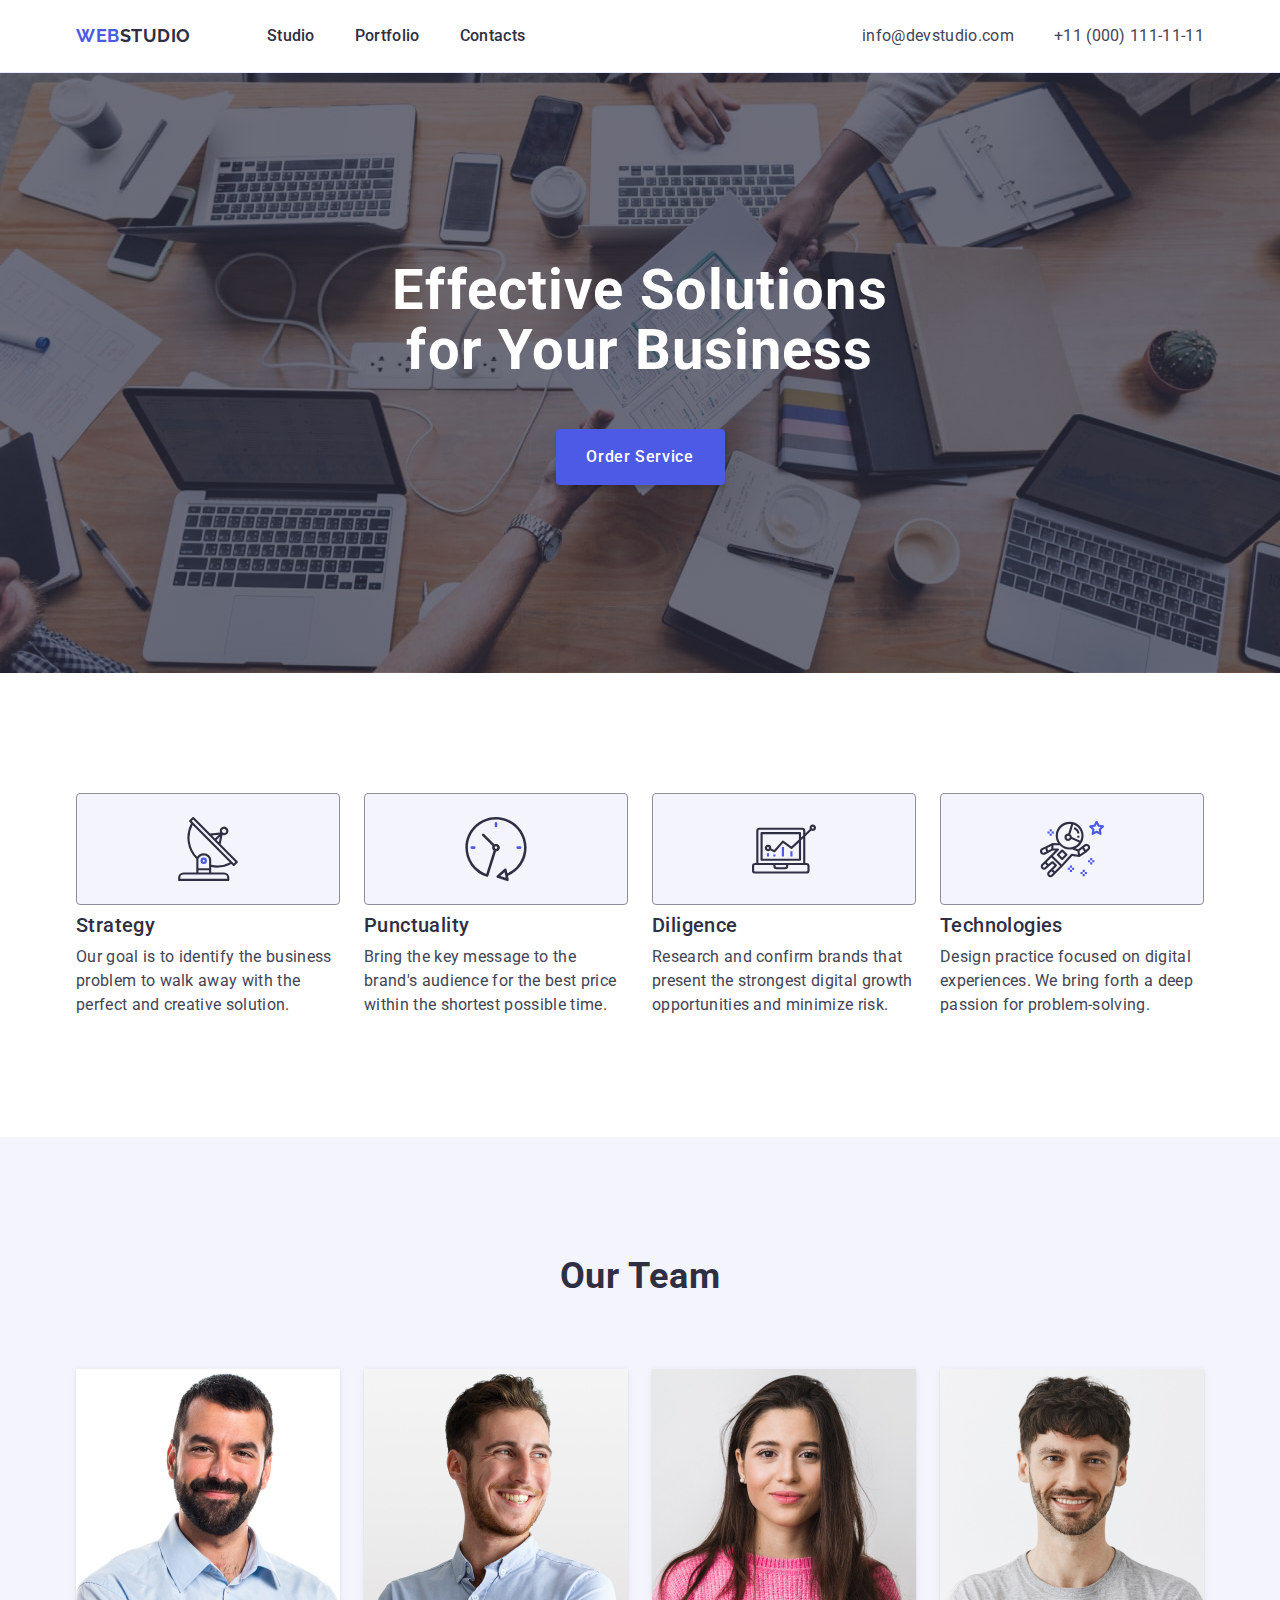
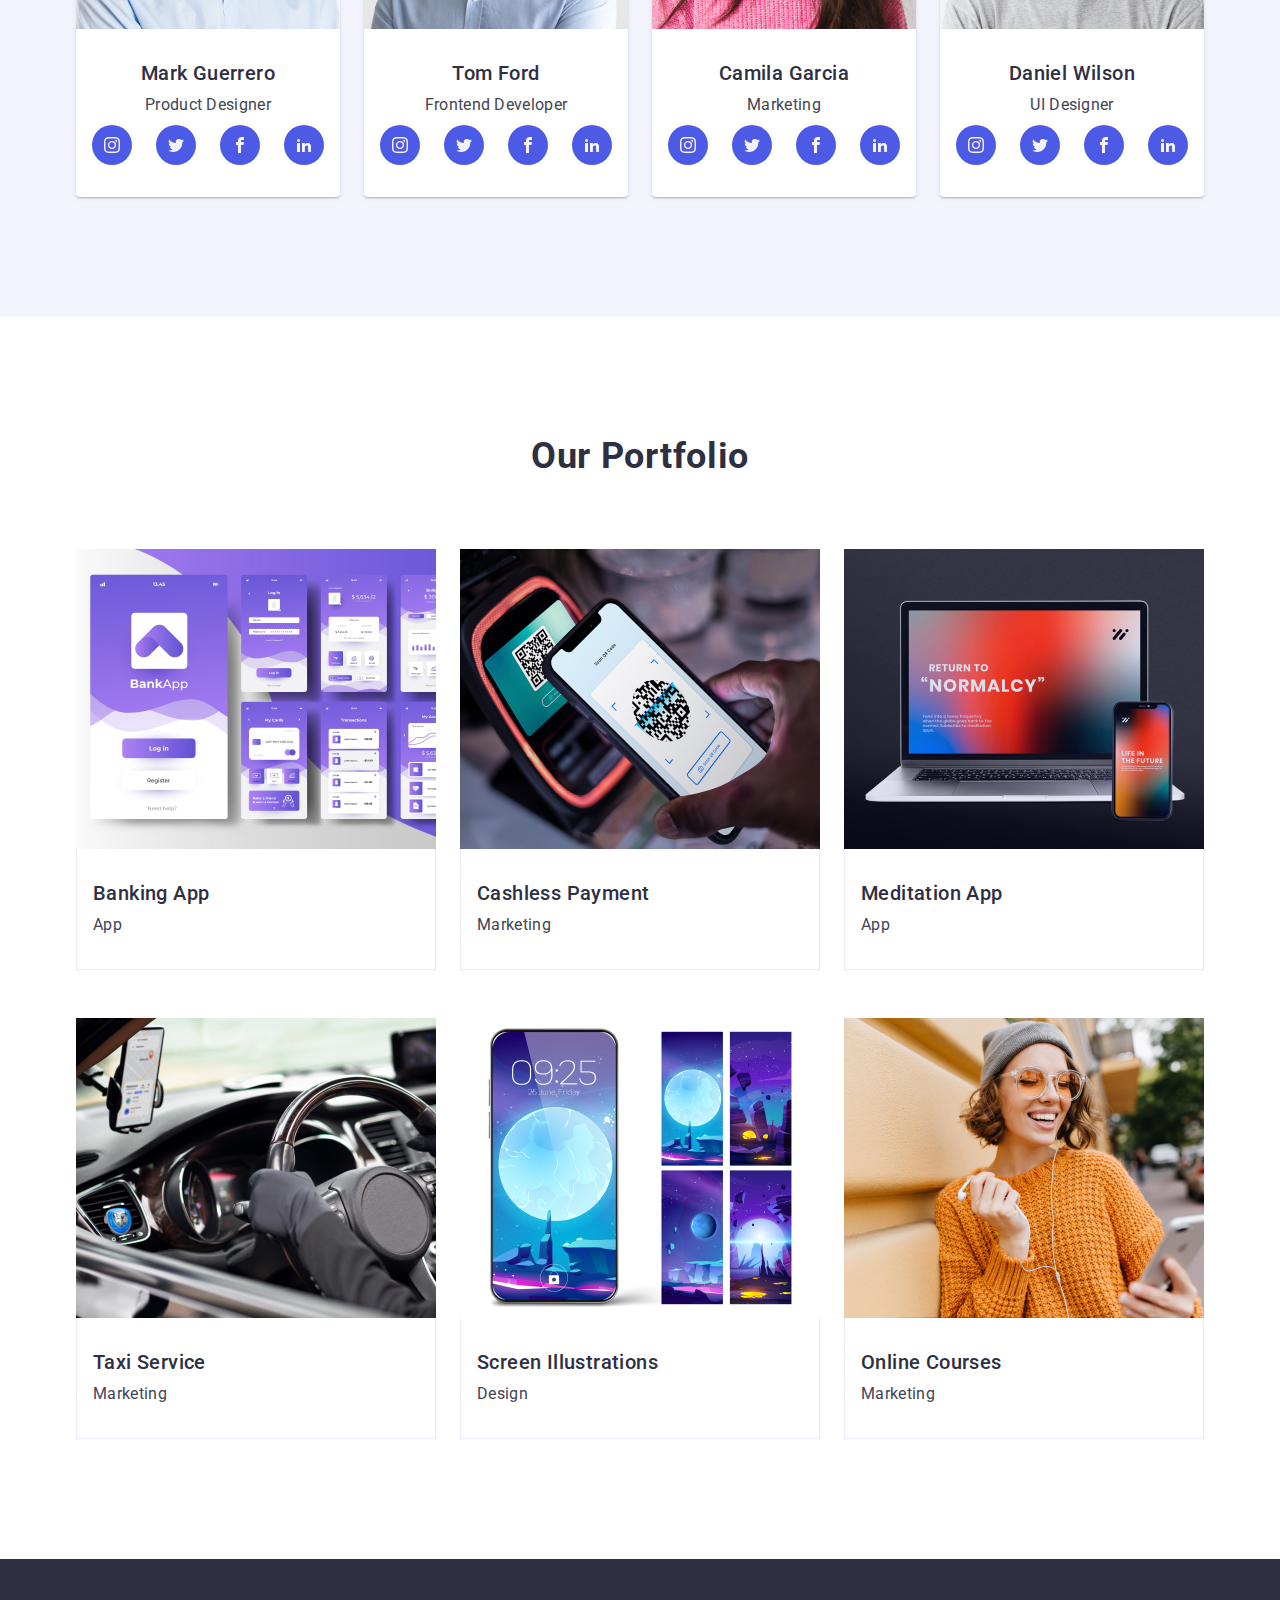
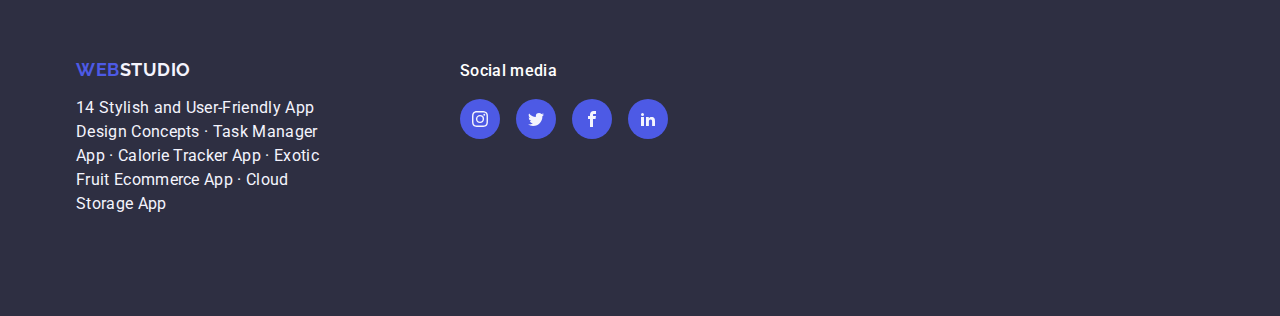
==== index.html @ f44b5e5c "hw4 icons corrected" ====
<!DOCTYPE html>
<html lang="en">
  <head>
    <meta charset="UTF-8" />
    <meta name="viewport" content="width=device-width, initial-scale=1.0" />
    <title>Document</title>

    <link
      rel="stylesheet"
      href="https://cdnjs.cloudflare.com/ajax/libs/modern-normalize/2.0.0/modern-normalize.min.css"
    />
    <link
      rel="stylesheet"
      href="https://cdn.jsdelivr.net/npm/modern-normalize@2.0.0/modern-normalize.min.css"
    />
    <link rel="stylesheet" href="./css/styles.css" />
    <link rel="preconnect" href="https://fonts.googleapis.com" />
    <link rel="preconnect" href="https://fonts.gstatic.com" crossorigin />
    <link
      href="https://fonts.googleapis.com/css2?family=Montserrat:wght@400;600;700&family=Raleway:wght@700&family=Roboto:wght@400;500;700&display=swap"
      rel="stylesheet"
    />
  </head>
  <body>
    <svg
      aria-hidden="true"
      style="position: absolute; width: 0; height: 0; overflow: hidden"
      xmlns="http://www.w3.org/2000/svg"
    >
      <use href="./images/icons.svg#antenna-1"></use>
      <use href="./images/icons.svg#astronaut-1"></use>
      <use href="./images/icons.svg#clock-1"></use>
      <use href="./images/icons.svg#diagram-1"></use>
      <use href="./images/icons.svg#facebook"></use>
      <use href="./images/icons.svg#instagram"></use>
      <use href="./images/icons.svg#linkedin2"></use>
      <use href="./images/icons.svg#twitter"></use>
    </svg>
    <header class="header">
      <div class="nav-menu container">
        <nav class="navigation">
          <a class="logo" href="./index.html"
            >Web<span class="logo-grey">Studio</span></a
          >
          <ul class="menu-main">
            <li><a class="menu studio" href="./index.html">Studio</a></li>
            <li><a class="menu portfolio-menu" href="">Portfolio</a></li>
            <li><a class="menu contacts" href="">Contacts</a></li>
          </ul>
        </nav>

        <address class="address">
          <ul class="address-list">
            <li>
              <a class="address-details" href="mailto:info@devstudio.com"
                >info@devstudio.com</a
              >
            </li>
            <li>
              <a class="address-details" href="tel:+110001111111"
                >+11 (000) 111-11-11</a
              >
            </li>
          </ul>
        </address>
      </div>
    </header>

    <main>
      <!--section 1-->

      <section class="section main-first">
        <div class="container div-one">
          <h1 class="main-first-title">
            Effective Solutions for Your Business
          </h1>
          <button class="button" name="submit_button" type="button">
            Order Service
          </button>
        </div>
      </section>

      <!--section 2-->

      <section class="advantages-section section">
        <div class="container">
          <h2 class="visually-hidden">Our Advantages</h2>
          <ul class="advantages">
            <li class="advantages-list-item">
              <div class="icon-list">
                <svg class="icon" width="64" height="64">
                  <use href="./images/icons.svg#antenna-1"></use>
                </svg>
              </div>
              <h3 class="advantages-list">Strategy</h3>
              <p class="advantages-text">
                Our goal is to identify the business problem to walk away with
                the perfect and creative solution.
              </p>
            </li>
            <li class="advantages-list-item">
              <div class="icon-list">
                <svg class="icon" width="64" height="64">
                  <use href="./images/icons.svg#clock-1"></use>
                </svg>
              </div>
              <h3 class="advantages-list">Punctuality</h3>
              <p class="advantages-text">
                Bring the key message to the brand's audience for the best price
                within the shortest possible time.
              </p>
            </li>
            <li class="advantages-list-item">
              <div class="icon-list">
                <svg class="icon" width="64" height="64">
                  <use href="./images/icons.svg#diagram-1"></use>
                </svg>
              </div>
              <h3 class="advantages-list">Diligence</h3>
              <p class="advantages-text">
                Research and confirm brands that present the strongest digital
                growth opportunities and minimize risk.
              </p>
            </li>
            <li class="advantages-list-item">
              <div class="icon-list">
                <svg class="icon" width="64" height="64">
                  <use href="./images/icons.svg#astronaut-1"></use>
                </svg>
              </div>
              <h3 class="advantages-list">Technologies</h3>
              <p class="advantages-text">
                Design practice focused on digital experiences. We bring forth a
                deep passion for problem-solving.
              </p>
            </li>
          </ul>
        </div>
      </section>

      <!--section 3-->

      <section class="section team">
        <div class="container">
          <h2 class="team-title">Our Team</h2>
          <ul class="team-list">
            <li class="team-list-item">
              <div class="team-img">
                <img
                  src="./images/img_1.jpg"
                  alt="product-designer"
                  width="264"
                  height="260"
                />
              </div>
              <div class="team-descr">
                <h3 class="team-list-header">Mark Guerrero</h3>
                <p class="team-text">Product Designer</p>
                <div>
                  <ul class="social-media-team">
                    <li class="icon-circle">
                      <a class="icon-link" href="">
                        <svg class="icon-social" width="16" height="16">
                          <use href="./images/icons.svg#instagram"></use>
                        </svg>
                      </a>
                    </li>
                    <li class="icon-circle">
                      <a class="icon-link" href="">
                        <svg class="icon-social" width="16" height="16">
                          <use href="./images/icons.svg#twitter"></use>
                        </svg>
                      </a>
                    </li>
                    <li class="icon-circle">
                      <a class="icon-link" href="">
                        <svg class="icon-social" width="16" height="16">
                          <use href="./images/icons.svg#facebook"></use>
                        </svg>
                      </a>
                    </li>
                    <li class="icon-circle">
                      <a class="icon-link" href="">
                        <svg class="icon-social" width="16" height="16">
                          <use href="./images/icons.svg#linkedin2"></use>
                        </svg>
                      </a>
                    </li>
                  </ul>
                </div>
              </div>
            </li>
            <li class="team-list-item">
              <div class="team-img">
                <img
                  src="./images/img_2.jpg"
                  alt="frontend-developer"
                  width="264"
                  height="260"
                />
              </div>
              <div class="team-descr">
                <h3 class="team-list-header">Tom Ford</h3>
                <p class="team-text">Frontend Developer</p>
                <div>
                  <ul class="social-media-team">
                    <li class="icon-circle">
                      <a class="icon-link" href="">
                        <svg class="icon-social" width="16" height="16">
                          <use href="./images/icons.svg#instagram"></use>
                        </svg>
                      </a>
                    </li>
                    <li class="icon-circle">
                      <a class="icon-link" href="">
                        <svg class="icon-social" width="16" height="16">
                          <use href="./images/icons.svg#twitter"></use>
                        </svg>
                      </a>
                    </li>
                    <li class="icon-circle">
                      <a class="icon-link" href="">
                        <svg class="icon-social" width="16" height="16">
                          <use href="./images/icons.svg#facebook"></use>
                        </svg>
                      </a>
                    </li>
                    <li class="icon-circle">
                      <a class="icon-link" href="">
                        <svg class="icon-social" width="16" height="16">
                          <use href="./images/icons.svg#linkedin2"></use>
                        </svg>
                      </a>
                    </li>
                  </ul>
                </div>
              </div>
            </li>
            <li class="team-list-item">
              <div class="team-img">
                <img
                  src="./images/img_3.jpg"
                  alt="marketing"
                  width="264"
                  height="260"
                />
              </div>
              <div class="team-descr">
                <h3 class="team-list-header">Camila Garcia</h3>
                <p class="team-text">Marketing</p>
                <div>
                  <ul class="social-media-team">
                    <li class="icon-circle">
                      <a class="icon-link" href="">
                        <svg class="icon-social">
                          <use
                            href="./images/icons.svg#instagram"
                            width="16"
                            height="16"
                          ></use>
                        </svg>
                      </a>
                    </li>
                    <li class="icon-circle">
                      <a class="icon-link" href="">
                        <svg class="icon-social" width="16" height="16">
                          <use href="./images/icons.svg#twitter"></use>
                        </svg>
                      </a>
                    </li>
                    <li class="icon-circle">
                      <a class="icon-link" href="">
                        <svg class="icon-social" width="16" height="16">
                          <use href="./images/icons.svg#facebook"></use>
                        </svg>
                      </a>
                    </li>
                    <li class="icon-circle">
                      <a class="icon-link" href="">
                        <svg class="icon-social" width="16" height="16">
                          <use href="./images/icons.svg#linkedin2"></use>
                        </svg>
                      </a>
                    </li>
                  </ul>
                </div>
              </div>
            </li>
            <li class="team-list-item">
              <div class="team-img">
                <img
                  src="./images/img_4.jpg"
                  alt="ui-designer"
                  width="264"
                  height="260"
                />
              </div>
              <div class="team-descr">
                <h3 class="team-list-header">Daniel Wilson</h3>
                <p class="team-text">UI Designer</p>
                <div>
                  <ul class="social-media-team">
                    <li class="icon-circle">
                      <a class="icon-link" href="">
                        <svg class="icon-social" width="16" height="16">
                          <use href="./images/icons.svg#instagram"></use>
                        </svg>
                      </a>
                    </li>
                    <li class="icon-circle">
                      <a class="icon-link" href="">
                        <svg class="icon-social" width="16" height="16">
                          <use href="./images/icons.svg#twitter"></use>
                        </svg>
                      </a>
                    </li>
                    <li class="icon-circle">
                      <a class="icon-link" href="">
                        <svg class="icon-social" width="16" height="16">
                          <use href="./images/icons.svg#facebook"></use>
                        </svg>
                      </a>
                    </li>
                    <li class="icon-circle">
                      <a class="icon-link" href="">
                        <svg class="icon-social" width="16" height="16">
                          <use href="./images/icons.svg#linkedin2"></use>
                        </svg>
                      </a>
                    </li>
                  </ul>
                </div>
              </div>
            </li>
          </ul>
        </div>
      </section>

      <!--section 4-->

      <section class="section portfolio">
        <div class="container">
          <h2 class="portfolio-title">Our Portfolio</h2>
          <ul class="portfolio-list">
            <li class="portfolio-item">
              <div class="portfolio-img">
                <img src="./images/portf_1.jpg" alt="banking-app" width="360" />
                <div class="overlay">
                  <p class="overlay-text">
                    14 Stylish and User-Friendly App Design Concepts · Task
                    Manager App · Calorie Tracker App · Exotic Fruit Ecommerce
                    App · Cloud Storage App
                  </p>
                </div>
              </div>

              <div class="portfolio-descr">
                <h3 class="portfolio-list-header">Banking App</h3>
                <p class="portfolio-text">App</p>
              </div>
            </li>
            <li class="portfolio-item">
              <div class="portfolio-img">
                <img
                  src="./images/portf_2.jpg"
                  alt="cashless-payment"
                  width="360"
                />
                <div class="overlay">
                  <p class="overlay-text">
                    14 Stylish and User-Friendly App Design Concepts · Task
                    Manager App · Calorie Tracker App · Exotic Fruit Ecommerce
                    App · Cloud Storage App
                  </p>
                </div>
              </div>
              <div class="portfolio-descr">
                <h3 class="portfolio-list-header">Cashless Payment</h3>
                <p class="portfolio-text">Marketing</p>
              </div>
            </li>
            <li class="portfolio-item">
              <div class="portfolio-img">
                <img
                  src="./images/portf_3.jpg"
                  alt="meditation-app"
                  width="360"
                />
                <div class="overlay">
                  <p class="overlay-text">
                    14 Stylish and User-Friendly App Design Concepts · Task
                    Manager App · Calorie Tracker App · Exotic Fruit Ecommerce
                    App · Cloud Storage App
                  </p>
                </div>
              </div>
              <div class="portfolio-descr">
                <h3 class="portfolio-list-header">Meditation App</h3>
                <p class="portfolio-text">App</p>
              </div>
            </li>
            <li class="portfolio-item">
              <div class="portfolio-img">
                <img
                  src="./images/portf_4.jpg"
                  alt="taxi-service"
                  width="360"
                />
                <div class="overlay">
                  <p class="overlay-text">
                    14 Stylish and User-Friendly App Design Concepts · Task
                    Manager App · Calorie Tracker App · Exotic Fruit Ecommerce
                    App · Cloud Storage App
                  </p>
                </div>
              </div>
              <div class="portfolio-descr">
                <h3 class="portfolio-list-header">Taxi Service</h3>
                <p class="portfolio-text">Marketing</p>
              </div>
            </li>
            <li class="portfolio-item">
              <div class="portfolio-img">
                <img
                  src="./images/portf_5.jpg"
                  alt="screen-illustrations"
                  width="360"
                />
                <div class="overlay">
                  <p class="overlay-text">
                    14 Stylish and User-Friendly App Design Concepts · Task
                    Manager App · Calorie Tracker App · Exotic Fruit Ecommerce
                    App · Cloud Storage App
                  </p>
                </div>
              </div>
              <div class="portfolio-descr">
                <h3 class="portfolio-list-header">Screen Illustrations</h3>
                <p class="portfolio-text">Design</p>
              </div>
            </li>
            <li class="portfolio-item">
              <div class="portfolio-img">
                <img
                  src="./images/portf_6.jpg"
                  alt="online-courses"
                  width="360"
                />
                <div class="overlay">
                  <p class="overlay-text">
                    14 Stylish and User-Friendly App Design Concepts · Task
                    Manager App · Calorie Tracker App · Exotic Fruit Ecommerce
                    App · Cloud Storage App
                  </p>
                </div>
              </div>
              <div class="portfolio-descr">
                <h3 class="portfolio-list-header">Online Courses</h3>
                <p class="portfolio-text">Marketing</p>
              </div>
            </li>
          </ul>
        </div>
      </section>
    </main>

    <footer class="footer">
      <div class="container container-footer">
        <div>
          <a class="logo-footer" href="./index.html"
            >Web<span class="logo-grey-footer">Studio</span></a
          >
          <p class="footer-text">
            14 Stylish and User-Friendly App Design Concepts · Task Manager App
            · Calorie Tracker App · Exotic Fruit Ecommerce App · Cloud Storage
            App
          </p>
        </div>
        <div class="social-media-footer">
          <p class="footer-title">Social media</p>
          <ul class="social-media-icons">
            <li class="icon-circle">
              <a class="icon-link" href="">
                <svg class="icon-social" width="16" height="16">
                  <use href="./images/icons.svg#instagram"></use>
                </svg>
              </a>
            </li>
            <li class="icon-circle">
              <a class="icon-link" href="">
                <svg class="icon-social" width="16" height="16">
                  <use href="./images/icons.svg#twitter"></use>
                </svg>
              </a>
            </li>
            <li class="icon-circle">
              <a class="icon-link" href="">
                <svg class="icon-social" width="16" height="16">
                  <use href="./images/icons.svg#facebook"></use>
                </svg>
              </a>
            </li>
            <li class="icon-circle">
              <a class="icon-link" href="">
                <svg class="icon-social" width="16" height="16">
                  <use href="./images/icons.svg#linkedin2"></use>
                </svg>
              </a>
            </li>
          </ul>
        </div>
      </div>
    </footer>
  </body>
</html>
---- css/styles.css ----
body {
  font-family: "Roboto", sans-serif;
  color: #434455;
  background-color: #fff;
}
ul {
  margin-top: 0;
  margin-bottom: 0;
  padding-left: 0;
  list-style-type: none;
}
.section {
  padding-top: 120px;
  padding-bottom: 120px;
}
h1,
h2,
h3,
h4,
h5,
h6,
p {
  margin-top: 0;
  margin-bottom: 0;
}
img {
  background: lightgray -97.034px -0.927px / 181.897% 251.37% no-repeat;
  display: block;
  max-width: 100%;
}
.container {
  margin: 0 auto;
  width: 1158px;
  flex-shrink: 0;
  padding: 0 15px;
}
main {
  flex-grow: 1;
}
.icon-list {
  width: 264px;
  height: 112px;
  flex-shrink: 0;
  border-radius: 4px;
  border: 1px solid #8e8f99;
  background: #f4f4fd;
  display: flex;
  justify-content: center;
  align-items: center;
  margin-bottom: 8px;
}
.icon {
  width: 64px;
  height: 64px;
}

/*header*/
.nav-menu {
  display: flex;
  justify-content: space-between;
}

.header {
  border-bottom: 1px solid #e7e9fc;
  box-shadow: 0px 2px 1px rgba(46, 47, 66, 0.08),
    0px 1px 1px rgba(46, 47, 66, 0.16), 0px 1px 6px rgba(46, 47, 66, 0.08);
}

.navigation {
  display: flex;
  align-items: center;
}
.menu-main {
  display: flex;
  gap: 40px;
  padding: 24px 0;
}

.logo {
  font-family: "Raleway", sans-serif;
  font-size: 18px;
  font-weight: 700;
  line-height: 1.17;
  letter-spacing: 0.54px;
  text-transform: uppercase;
  text-decoration: none;
  color: #4d5ae5;
  margin-right: 76px;
}
.logo-grey {
  color: #2e2f42;
}

.menu {
  font-size: 16px;
  font-weight: 500;
  line-height: 1.5;
  color: #2e2f42;
  letter-spacing: 0.32px;
  text-decoration: none;
  padding: 24px 0;
  transition: color 250ms cubic-bezier(0.4, 0, 0.2, 1);
  position: relative;
}
.menu:hover,
.menu:focus {
  color: #404bbf;
}
.menu:hover::after {
  width: 48px;
  height: 4px;
  border-radius: 2px;
  background-color: #404bbf;
  content: "";
  display: block;
  transform: translateY(20px);
  content: "";
  position: absolute;
  left: 0;
  bottom: -1px;
}
.portfolio-menu:hover::after {
  width: 66px;
}
.contacts:hover::after {
  width: 67px;
}

.address {
  font-style: normal;
  display: flex;
}
.address-details {
  color: #434455;
  font-size: 16px;
  font-weight: 400;
  text-decoration: none;
  line-height: 1.5;
  letter-spacing: 0.32px;
  transition: color 250ms cubic-bezier(0.4, 0, 0.2, 1);
}
.address-list {
  display: flex;
  gap: 40px;
  align-items: center;
}

.address-details:hover,
.address-details:focus {
  color: #404bbf;
}

/*section 1*/

.main-first {
  background-color: #2e2f42;
  padding: 188px 0;
  flex-shrink: 0;
  text-align: center;
  max-width: 1440px;
  background-size: cover;
  background-repeat: no-repeat;
  background-position: center;
  background-image: linear-gradient(
      rgba(46, 47, 66, 0.7),
      rgba(46, 47, 66, 0.7)
    ),
    url(../images/people-office.jpg);
}
.main-first-title {
  color: #fff;
  text-align: center;
  font-size: 56px;
  font-weight: 700;
  line-height: 107.143%;
  letter-spacing: 1.12px;
  max-width: 496px;
  margin: 0 auto;
}

.button {
  display: block;
  background-color: #4d5ae5;
  color: #fff;
  font-size: 16px;
  font-weight: 500;
  line-height: 150%;
  letter-spacing: 0.64px;
  font-family: "Roboto", sans-serif;
  cursor: pointer;
  height: 56px;
  min-width: 169px;
  border: none;
  border-radius: 4px;
  box-shadow: 0px 4px 4px 0px rgba(0, 0, 0, 0.15);
  margin: 0 auto;
  margin-top: 48px;
  transition: background-color 250ms cubic-bezier(0.4, 0, 0.2, 1);
}
.button:hover {
  background: #404bbf;
}
.button:focus {
  background: #404bbf;
  transition: 250ms cubic-bezier(0.4, 0, 0.2, 1);
}

/*section2*/
.advantages-section {
  padding: 120px 0;
}
.advantages {
  display: flex;
  gap: 24px;
  padding: 0 156px;
  align-items: flex-start;
  margin: 0;
  padding: 0;
}
.visually-hidden {
  color: #2e2f42;
  text-align: center;
  font-size: 36px;
  font-weight: 700;
  line-height: 1.11;
  letter-spacing: 0.72px;
  text-transform: capitalize;
  position: absolute;
  width: 1px;
  height: 1px;
  margin: -1px;
  border: 0;
  padding: 0;
  white-space: nowrap;
  clip-path: inset(100%);
  clip: rect(0 0 0 0);
  overflow: hidden;
}

.advantages-list-item {
  flex-basis: calc((100% - 3 * 24px) / 4);
}

.advantages-list,
.team-list-header {
  color: #2e2f42;
  font-size: 20px;
  font-weight: 500;
  line-height: 120%;
  letter-spacing: 0.4px;
}
.advantages-list {
  margin-bottom: 8px;
}

.team-text,
.advantages-text {
  color: #434455;
  font-size: 16px;
  font-weight: 400;
  line-height: 150%;
  letter-spacing: 0.02em;
}
/*section3*/
.team {
  background-color: #f4f4fd;
}
.team-list-header {
  text-align: center;
  margin-bottom: 8px;
}
.team-img {
  width: 264px;
  height: 260px;
}
.team-img img {
  width: 100%;
  height: 100%;
  object-fit: cover;
}
.team-list {
  display: flex;
  gap: 24px;
  justify-content: center;
}

.team-title {
  color: #2e2f42;
  text-align: center;
  font-size: 36px;
  font-weight: 700;
  line-height: 1.11;
  letter-spacing: 0.02em;
  text-transform: capitalize;
  margin-bottom: 72px;
}
.team-descr {
  padding: 32px 0;
}
.team-text {
  text-align: center;
  margin-bottom: 8px;
}
.team-list-item {
  background-color: #ffffff;
  border-radius: 0px 0px 4px 4px;
  box-shadow: 0px 2px 1px 0px rgba(46, 47, 66, 0.08),
    0px 1px 1px 0px rgba(46, 47, 66, 0.16),
    0px 1px 6px 0px rgba(46, 47, 66, 0.08);
}
.icon-circle {
  width: 40px;
  height: 40px;

  position: relative;
  display: flex;
  justify-content: center;
  align-items: center;
  transition: background-color 250ms cubic-bezier(0.4, 0, 0.2, 1);
}
.icon-link:hover,
.icon-link:focus {
  background-color: #31d0aa;
}
.icon-link {
  width: 100%;
  height: 100%;
  background-color: #4d5ae5;
  border-radius: 50%;
  display: flex;
  align-items: center;
  justify-content: center;
}
.icon-social {
  fill: #f4f4fd;
  height: 16px;
  width: 16px;
}

.social-media-team {
  display: flex;
  gap: 24px;
  justify-content: center;
  align-items: center;
}

/*section 4*/
.portfolio {
  padding: 120px 0;
}
.portfolio-title {
  color: #2e2f42;
  text-align: center;
  font-size: 36px;
  font-weight: 700;
  line-height: 1.11;
  letter-spacing: 0.72px;
  text-transform: capitalize;
  margin-bottom: 72px;
}
.portfolio-descr {
  padding: 32px 16px;
  border: 1px solid #e7e9fc;
  border-top: none;
  z-index: 2;
  overflow: hidden;
}
.portfolio-list-header {
  color: #2e2f42;
  font-size: 20px;
  font-weight: 500;
  line-height: 1.2;
  letter-spacing: 0.4px;
  margin-bottom: 8px;
  text-align: left;
}
.portfolio-text {
  color: #434455;
  font-size: 16px;
  font-weight: 400;
  line-height: 1.5;
  letter-spacing: 0.02em;
  transition: transform 250ms cubic-bezier(0.4, 0, 0.2, 1);
}

.portfolio-list {
  display: flex;
  flex-wrap: wrap;
  row-gap: 48px;
  column-gap: 24px;
  align-content: center;
  justify-content: center;
}
.portfolio-item {
  width: calc((100% - 48px) / 3);
  position: relative;
  overflow: hidden;
  transition: 250ms cubic-bezier(0.4, 0, 0.2, 1);
}
.portfolio-item:hover {
  box-shadow: 0px 2px 1px 0px rgba(46, 47, 66, 0.08),
    0px 1px 1px 0px rgba(46, 47, 66, 0.16),
    0px 1px 6px 0px rgba(46, 47, 66, 0.08);
}
.portfolio-img {
  width: 360px;
  height: 300px;
  flex-shrink: 0;
  position: relative;
  overflow: hidden;
}
.portfolio-img img {
  width: 100%;
  height: 100%;
  object-fit: cover;
}
.overlay {
  width: 100%;
  height: 100%;
  bottom: -100%;
  left: 0;
  background-color: #4d5ae5;
  padding: 40px 32px;
  position: absolute;
  z-index: -1;
  transform: translateY(100%);
  transition: 250ms cubic-bezier(0.4, 0, 0.2, 1);
}
.overlay-text {
  color: #f4f4fd;
  font-size: 16px;
  font-weight: 400;
  line-height: 1.5;
  letter-spacing: 0.02em;
  width: 296px;
  position: absolute;
  top: 0;
  padding: 40px 32px;
  background-color: #4d5ae5;
  height: 100%;
  width: 100%;
  transform: translateY(100%);
  transition: transform 250ms cubic-bezier(0.4, 0, 0.2, 1);
}
.portfolio-item:hover .overlay {
  transform: translateY(0);
  z-index: 1;
  bottom: 0;
}

/*footer*/
.footer {
  background-color: #2e2f42;
  padding: 100px 0;
}
.footer-text {
  color: #f4f4fd;
  font-size: 16px;
  font-weight: 400;
  line-height: 150%;
  letter-spacing: 0.32px;
  max-width: 264px;
}

.logo-footer {
  font-family: "Raleway", sans-serif;
  font-size: 18px;
  font-weight: 700;
  line-height: 1.17;
  letter-spacing: 0.54px;
  text-transform: uppercase;
  text-decoration: none;
  color: #4d5ae5;
  display: inline-block;
  margin-bottom: 16px;
}
.logo-grey-footer {
  color: #f4f4fd;
}

.footer-title {
  color: #fff;
  font-size: 16px;
  font-weight: 500;
  line-height: 150%;
  letter-spacing: 0.32px;
  margin-bottom: 16px;
}
.social-media-footer {
  display: flex;
  justify-content: flex-start;
  flex-direction: column;
  margin-left: 120px;
}
.social-media-icons {
  display: flex;
  gap: 16px;
  transition: background-color 250ms cubic-bezier(0.4, 0, 0.2, 1);
}
.container-footer {
  display: flex;
  flex-direction: row;
}
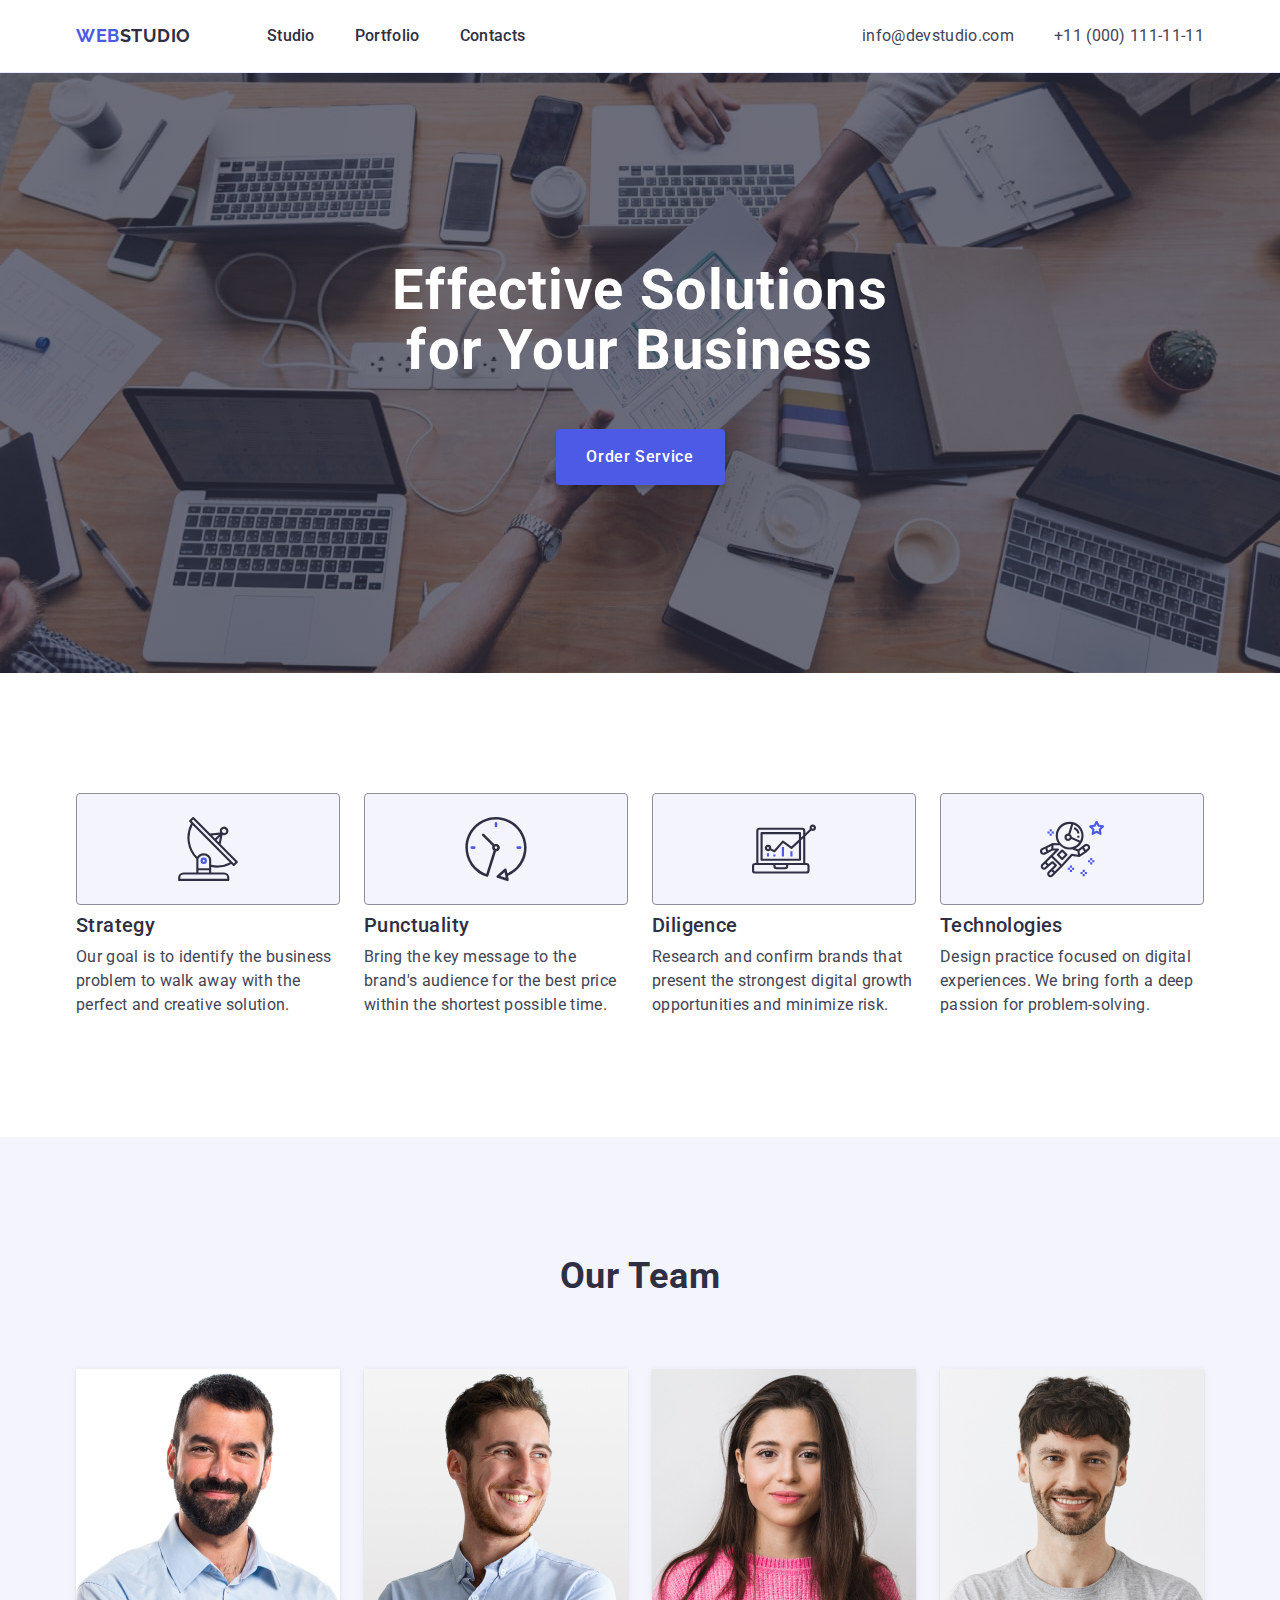
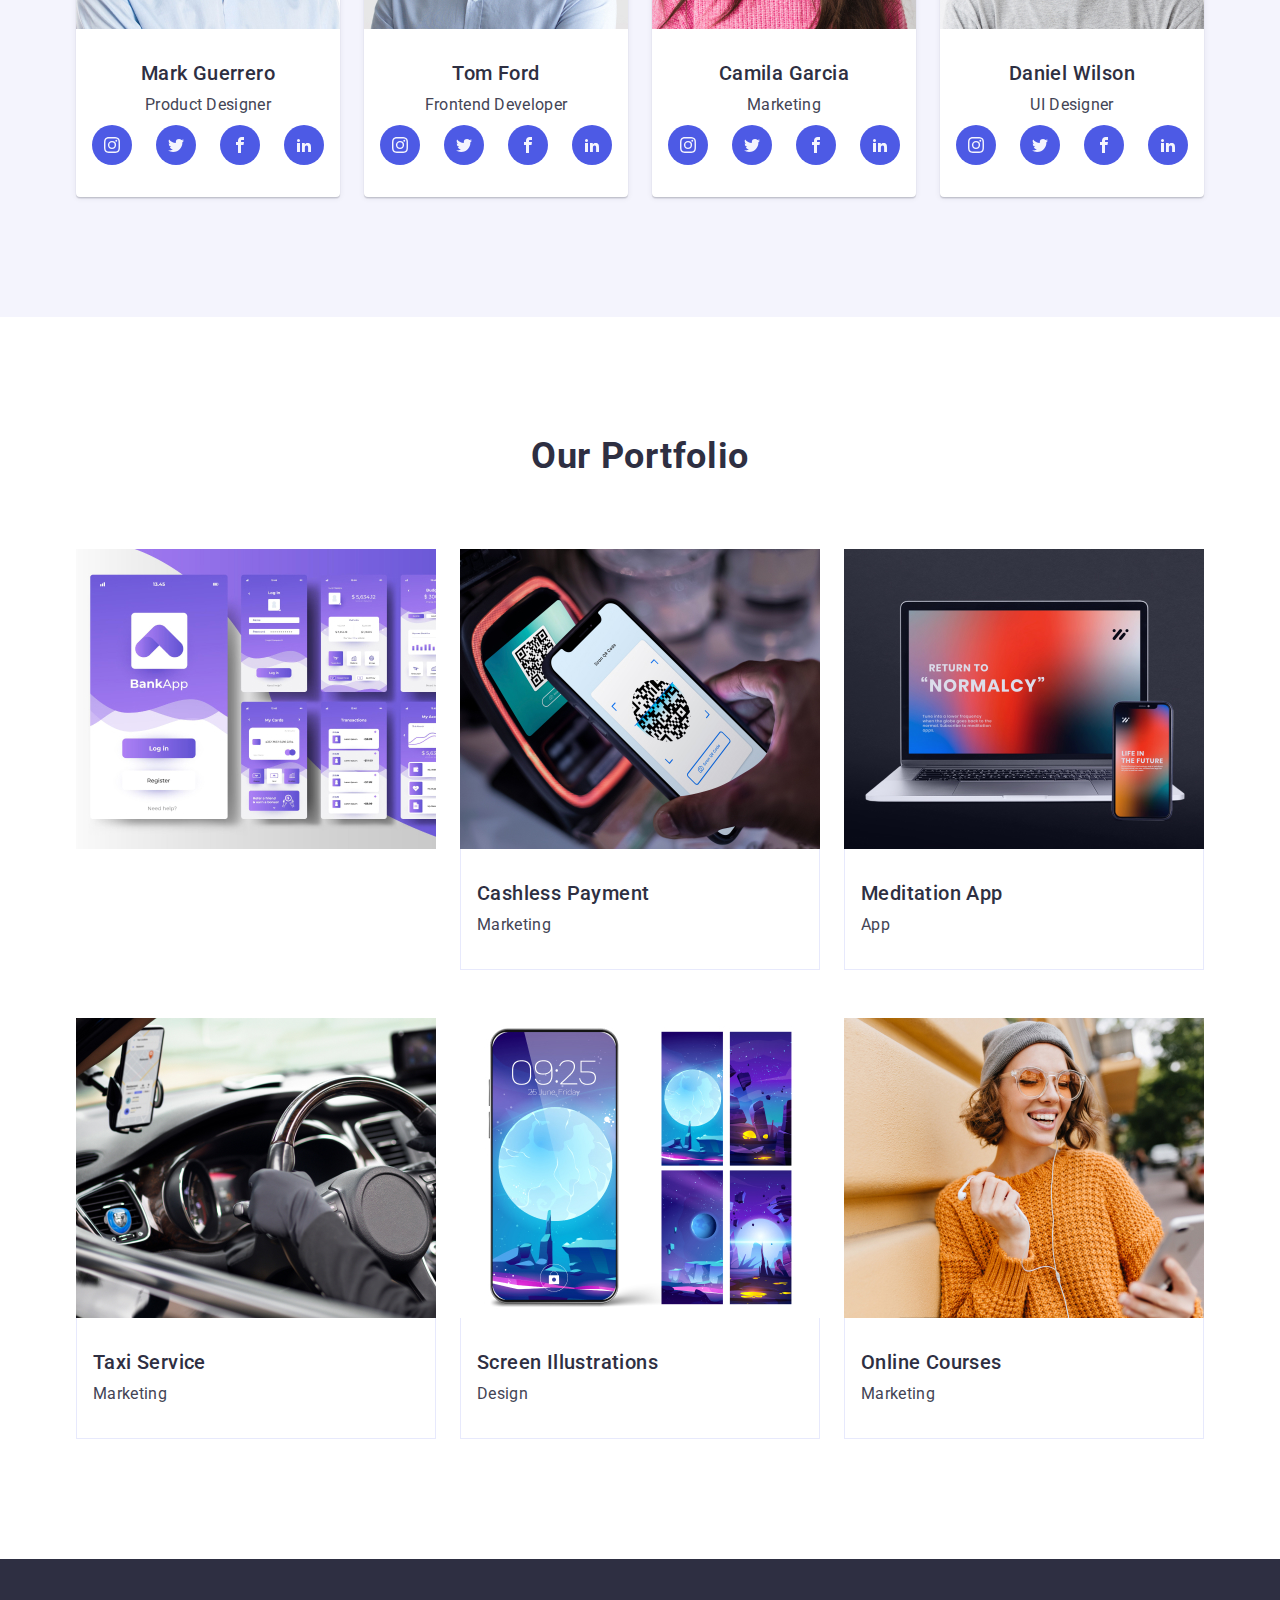
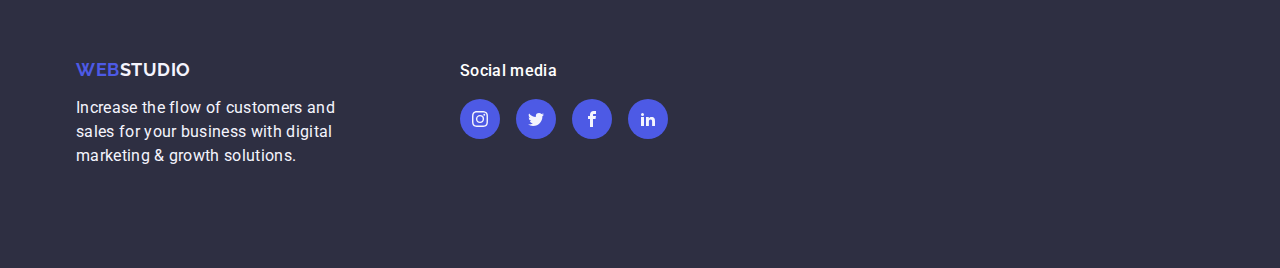
==== commit aa77aae7: "hw4 overlay and footer" ====
--- a/index.html
+++ b/index.html
@@ -345,114 +345,111 @@
             <li class="portfolio-item">
               <div class="portfolio-img">
                 <img src="./images/portf_1.jpg" alt="banking-app" width="360" />
-                <div class="overlay">
-                  <p class="overlay-text">
+
+                <p class="overlay">
+                  14 Stylish and User-Friendly App Design Concepts · Task
+                  Manager App · Calorie Tracker App · Exotic Fruit Ecommerce App
+                  · Cloud Storage App
+                </p>
+          
+            <div class="portfolio-descr">
+                <h3 class="portfolio-list-header">Banking App</h3>
+                <p class="portfolio-text">App</p>
+              </div>
+            </li>
+            <li class="portfolio-item">
+              <div class="portfolio-img">
+                <img
+                  src="./images/portf_2.jpg"
+                  alt="cashless-payment"
+                  width="360"
+                />
+                  <p class="overlay">
                     14 Stylish and User-Friendly App Design Concepts · Task
                     Manager App · Calorie Tracker App · Exotic Fruit Ecommerce
                     App · Cloud Storage App
                   </p>
-                </div>
-              </div>
-
+      
+              </div>
               <div class="portfolio-descr">
-                <h3 class="portfolio-list-header">Banking App</h3>
-                <p class="portfolio-text">App</p>
+                <h3 class="portfolio-list-header">Cashless Payment</h3>
+                <p class="portfolio-text">Marketing</p>
               </div>
             </li>
             <li class="portfolio-item">
               <div class="portfolio-img">
                 <img
-                  src="./images/portf_2.jpg"
-                  alt="cashless-payment"
+                  src="./images/portf_3.jpg"
+                  alt="meditation-app"
                   width="360"
                 />
-                <div class="overlay">
-                  <p class="overlay-text">
+                
+                  <p class="overlay">
                     14 Stylish and User-Friendly App Design Concepts · Task
                     Manager App · Calorie Tracker App · Exotic Fruit Ecommerce
                     App · Cloud Storage App
                   </p>
-                </div>
+                
               </div>
               <div class="portfolio-descr">
-                <h3 class="portfolio-list-header">Cashless Payment</h3>
-                <p class="portfolio-text">Marketing</p>
+                <h3 class="portfolio-list-header">Meditation App</h3>
+                <p class="portfolio-text">App</p>
               </div>
             </li>
             <li class="portfolio-item">
               <div class="portfolio-img">
                 <img
-                  src="./images/portf_3.jpg"
-                  alt="meditation-app"
+                  src="./images/portf_4.jpg"
+                  alt="taxi-service"
                   width="360"
                 />
-                <div class="overlay">
-                  <p class="overlay-text">
+              
+                  <p class="overlay">
                     14 Stylish and User-Friendly App Design Concepts · Task
                     Manager App · Calorie Tracker App · Exotic Fruit Ecommerce
                     App · Cloud Storage App
                   </p>
-                </div>
+              
               </div>
               <div class="portfolio-descr">
-                <h3 class="portfolio-list-header">Meditation App</h3>
-                <p class="portfolio-text">App</p>
+                <h3 class="portfolio-list-header">Taxi Service</h3>
+                <p class="portfolio-text">Marketing</p>
               </div>
             </li>
             <li class="portfolio-item">
               <div class="portfolio-img">
                 <img
-                  src="./images/portf_4.jpg"
-                  alt="taxi-service"
+                  src="./images/portf_5.jpg"
+                  alt="screen-illustrations"
                   width="360"
                 />
-                <div class="overlay">
-                  <p class="overlay-text">
+               
+                  <p class="overlay">
                     14 Stylish and User-Friendly App Design Concepts · Task
                     Manager App · Calorie Tracker App · Exotic Fruit Ecommerce
                     App · Cloud Storage App
                   </p>
-                </div>
+                
               </div>
               <div class="portfolio-descr">
-                <h3 class="portfolio-list-header">Taxi Service</h3>
-                <p class="portfolio-text">Marketing</p>
+                <h3 class="portfolio-list-header">Screen Illustrations</h3>
+                <p class="portfolio-text">Design</p>
               </div>
             </li>
             <li class="portfolio-item">
               <div class="portfolio-img">
                 <img
-                  src="./images/portf_5.jpg"
-                  alt="screen-illustrations"
+                  src="./images/portf_6.jpg"
+                  alt="online-courses"
                   width="360"
                 />
-                <div class="overlay">
-                  <p class="overlay-text">
+                
+                  <p class="overlay">
                     14 Stylish and User-Friendly App Design Concepts · Task
                     Manager App · Calorie Tracker App · Exotic Fruit Ecommerce
                     App · Cloud Storage App
                   </p>
-                </div>
-              </div>
-              <div class="portfolio-descr">
-                <h3 class="portfolio-list-header">Screen Illustrations</h3>
-                <p class="portfolio-text">Design</p>
-              </div>
-            </li>
-            <li class="portfolio-item">
-              <div class="portfolio-img">
-                <img
-                  src="./images/portf_6.jpg"
-                  alt="online-courses"
-                  width="360"
-                />
-                <div class="overlay">
-                  <p class="overlay-text">
-                    14 Stylish and User-Friendly App Design Concepts · Task
-                    Manager App · Calorie Tracker App · Exotic Fruit Ecommerce
-                    App · Cloud Storage App
-                  </p>
-                </div>
+               
               </div>
               <div class="portfolio-descr">
                 <h3 class="portfolio-list-header">Online Courses</h3>
@@ -470,10 +467,9 @@
           <a class="logo-footer" href="./index.html"
             >Web<span class="logo-grey-footer">Studio</span></a
           >
-          <p class="footer-text">
-            14 Stylish and User-Friendly App Design Concepts · Task Manager App
-            · Calorie Tracker App · Exotic Fruit Ecommerce App · Cloud Storage
-            App
+         <p class="footer-text">
+            Increase the flow of customers and sales for your business with
+            digital marketing & growth solutions.
           </p>
         </div>
         <div class="social-media-footer">
--- a/css/styles.css
+++ b/css/styles.css
@@ -395,7 +395,7 @@
   width: calc((100% - 48px) / 3);
   position: relative;
   overflow: hidden;
-  transition: 250ms cubic-bezier(0.4, 0, 0.2, 1);
+  transition: box-shadow 250ms cubic-bezier(0.4, 0, 0.2, 1);
 }
 .portfolio-item:hover {
   box-shadow: 0px 2px 1px 0px rgba(46, 47, 66, 0.08),
@@ -415,24 +415,13 @@
   object-fit: cover;
 }
 .overlay {
-  width: 100%;
-  height: 100%;
-  bottom: -100%;
   left: 0;
-  background-color: #4d5ae5;
-  padding: 40px 32px;
-  position: absolute;
   z-index: -1;
-  transform: translateY(100%);
-  transition: 250ms cubic-bezier(0.4, 0, 0.2, 1);
-}
-.overlay-text {
   color: #f4f4fd;
   font-size: 16px;
   font-weight: 400;
   line-height: 1.5;
   letter-spacing: 0.02em;
-  width: 296px;
   position: absolute;
   top: 0;
   padding: 40px 32px;
@@ -442,6 +431,7 @@
   transform: translateY(100%);
   transition: transform 250ms cubic-bezier(0.4, 0, 0.2, 1);
 }
+
 .portfolio-item:hover .overlay {
   transform: translateY(0);
   z-index: 1;
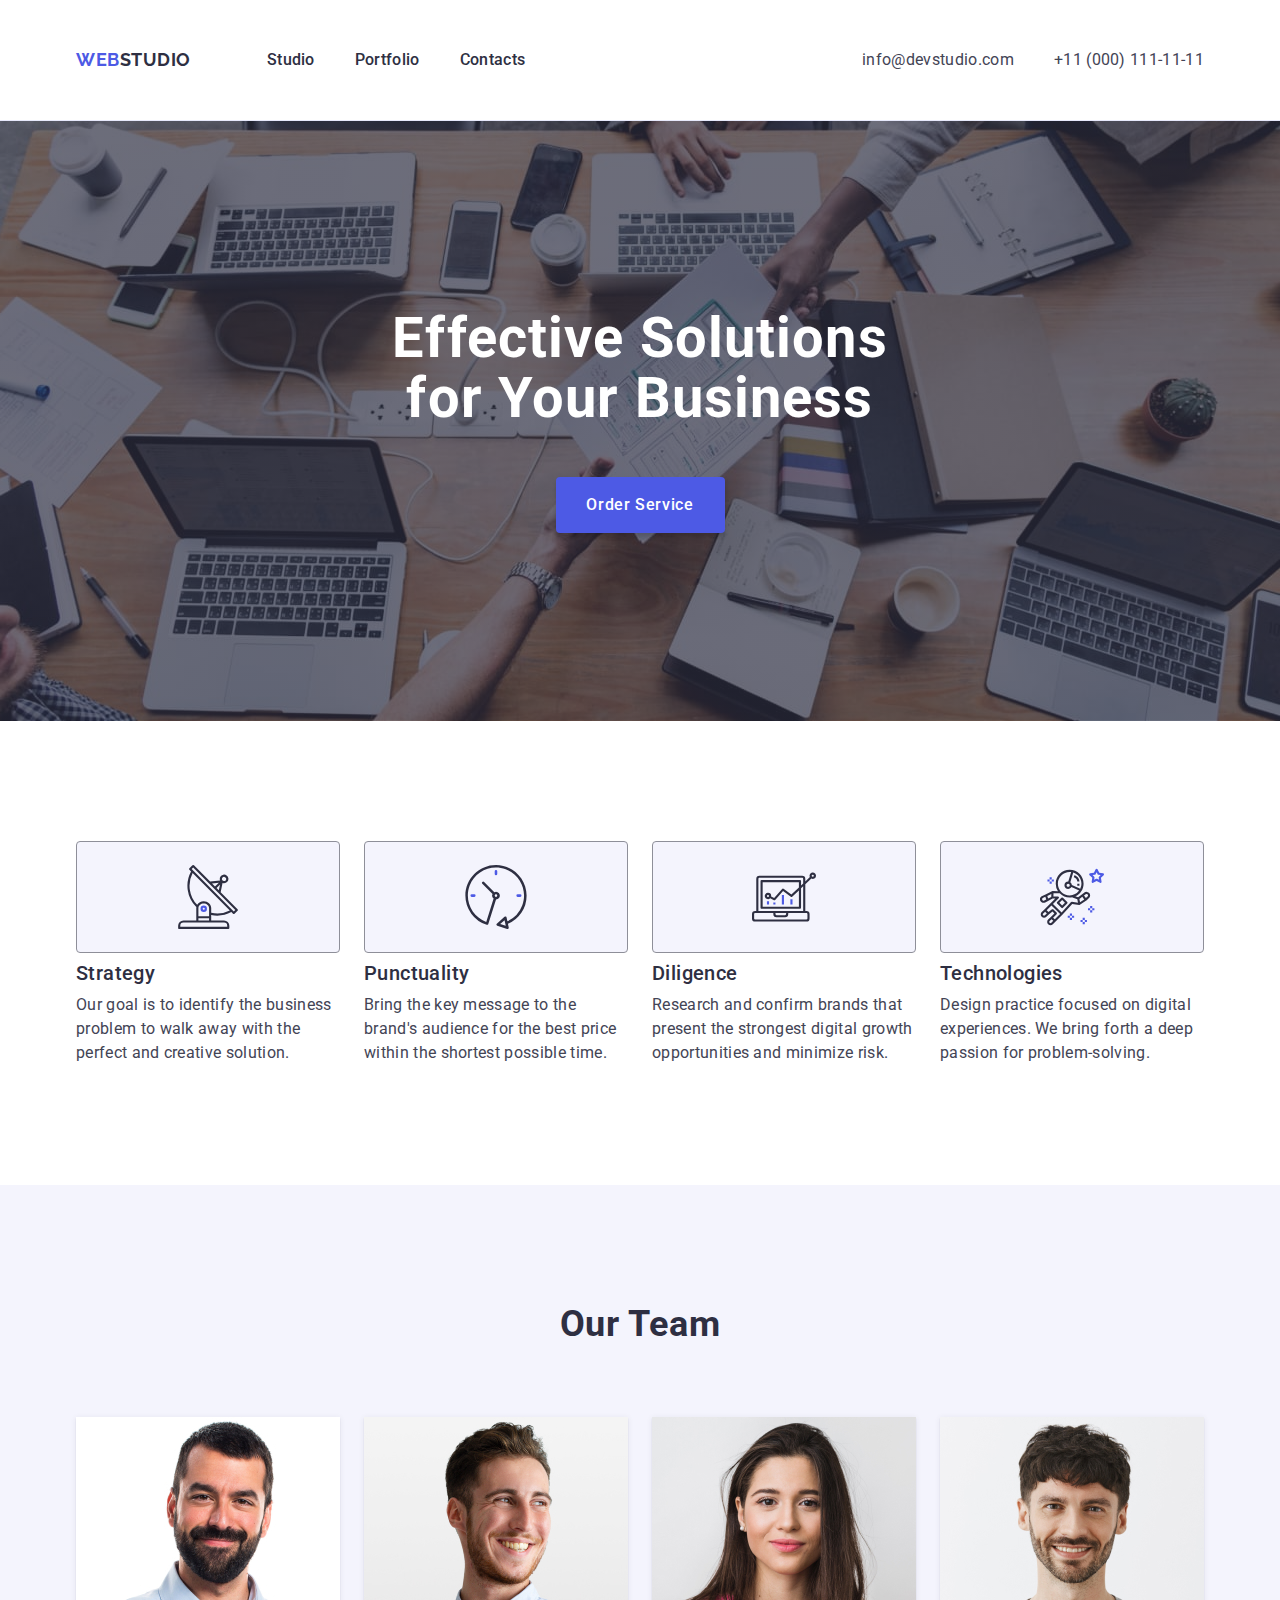
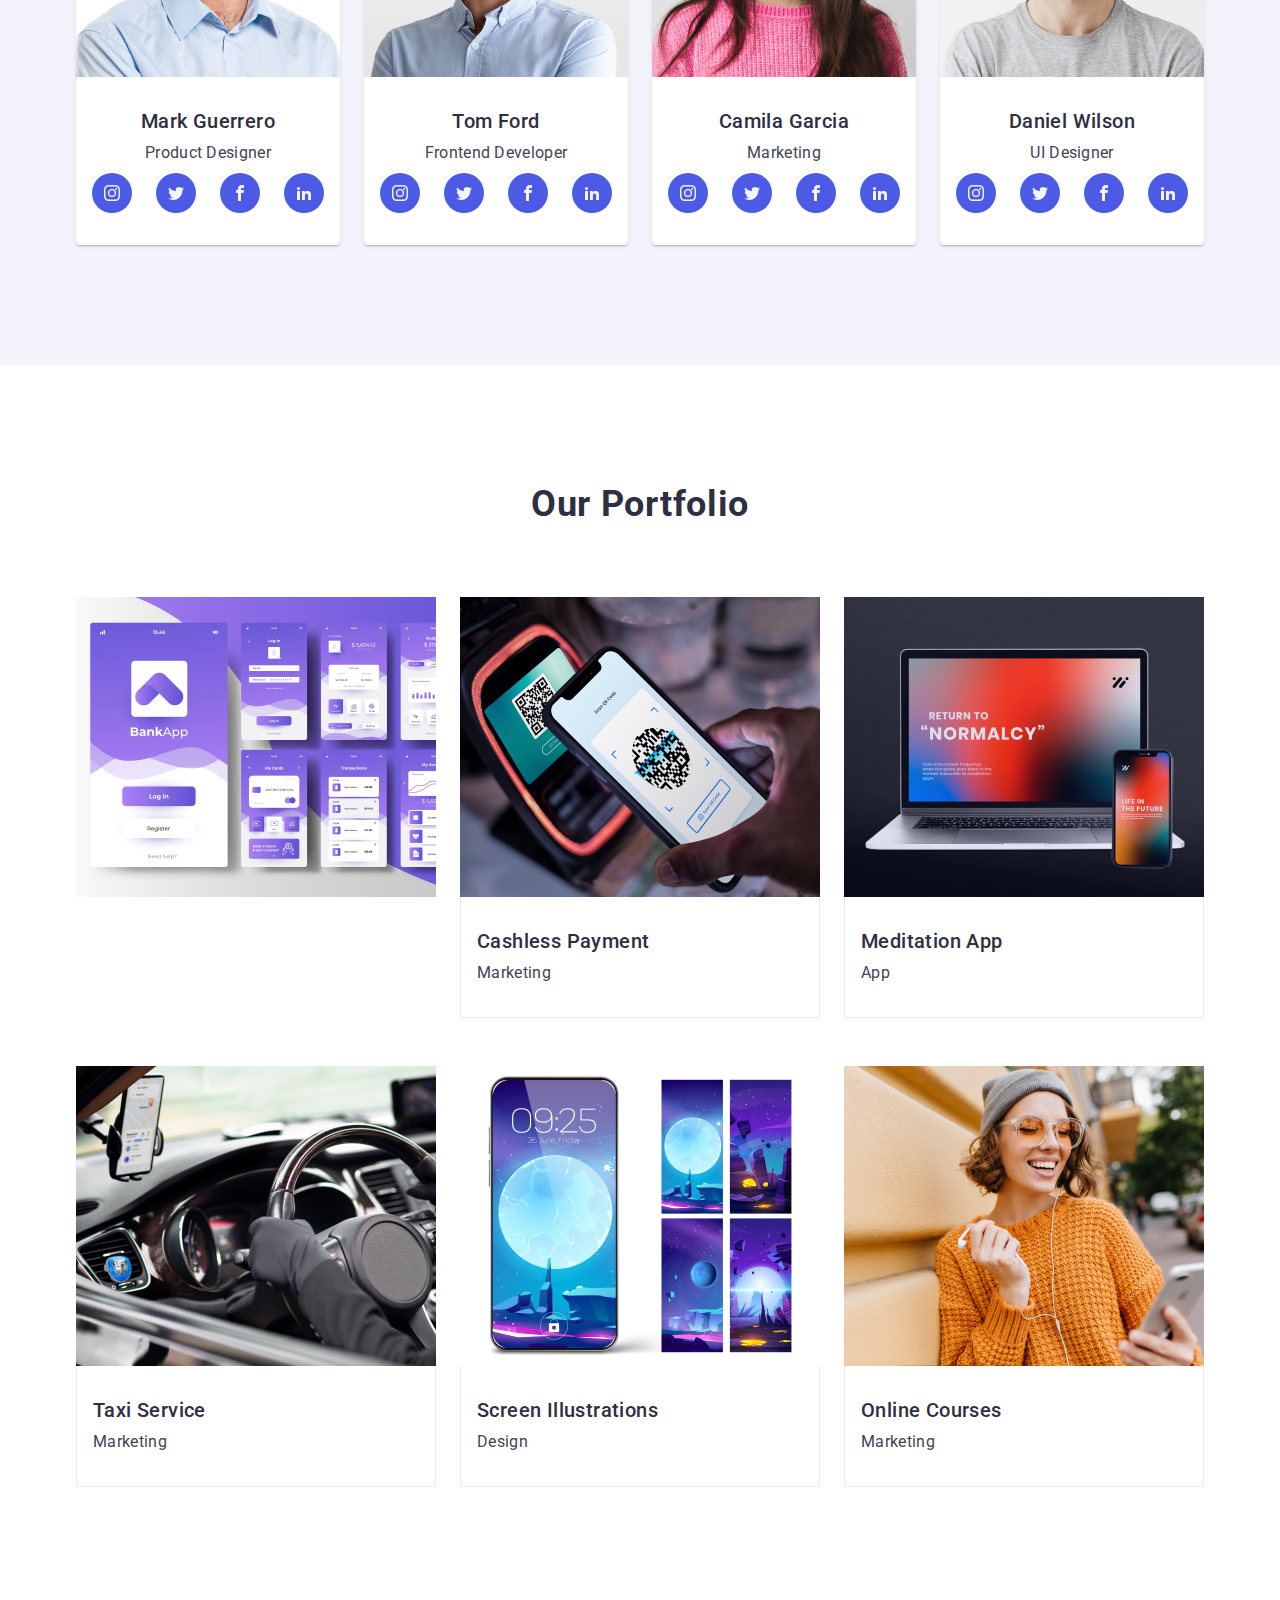
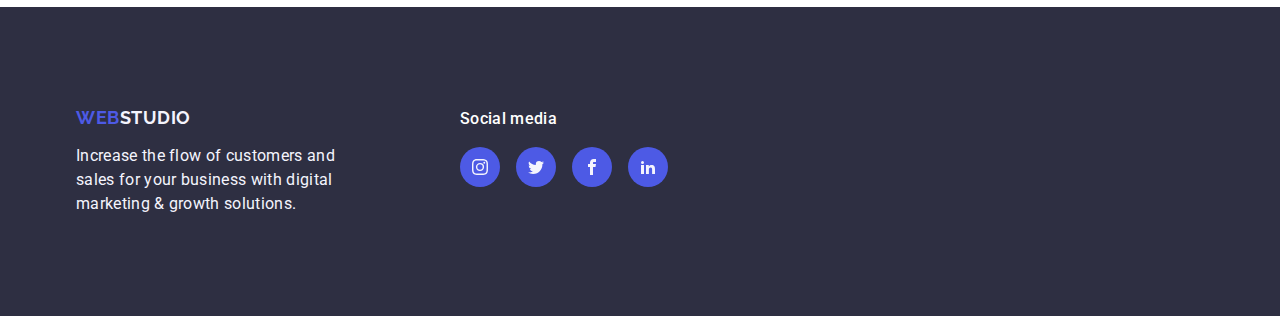
==== commit 03b8ade1: "hw4" ====
--- a/index.html
+++ b/index.html
@@ -43,9 +43,9 @@
             >Web<span class="logo-grey">Studio</span></a
           >
           <ul class="menu-main">
-            <li><a class="menu studio" href="./index.html">Studio</a></li>
-            <li><a class="menu portfolio-menu" href="">Portfolio</a></li>
-            <li><a class="menu contacts" href="">Contacts</a></li>
+            <li><a class="menu" href="./index.html">Studio</a></li>
+            <li><a class="menu" href="">Portfolio</a></li>
+            <li><a class="menu" href="">Contacts</a></li>
           </ul>
         </nav>
 
@@ -156,38 +156,36 @@
               <div class="team-descr">
                 <h3 class="team-list-header">Mark Guerrero</h3>
                 <p class="team-text">Product Designer</p>
-                <div>
-                  <ul class="social-media-team">
-                    <li class="icon-circle">
-                      <a class="icon-link" href="">
-                        <svg class="icon-social" width="16" height="16">
-                          <use href="./images/icons.svg#instagram"></use>
-                        </svg>
-                      </a>
-                    </li>
-                    <li class="icon-circle">
-                      <a class="icon-link" href="">
-                        <svg class="icon-social" width="16" height="16">
-                          <use href="./images/icons.svg#twitter"></use>
-                        </svg>
-                      </a>
-                    </li>
-                    <li class="icon-circle">
-                      <a class="icon-link" href="">
-                        <svg class="icon-social" width="16" height="16">
-                          <use href="./images/icons.svg#facebook"></use>
-                        </svg>
-                      </a>
-                    </li>
-                    <li class="icon-circle">
-                      <a class="icon-link" href="">
-                        <svg class="icon-social" width="16" height="16">
-                          <use href="./images/icons.svg#linkedin2"></use>
-                        </svg>
-                      </a>
-                    </li>
-                  </ul>
-                </div>
+                <ul class="social-media-team">
+                  <li class="icon-circle">
+                    <a class="icon-link" href="">
+                      <svg class="icon-social" width="16" height="16">
+                        <use href="./images/icons.svg#instagram"></use>
+                      </svg>
+                    </a>
+                  </li>
+                  <li class="icon-circle">
+                    <a class="icon-link" href="">
+                      <svg class="icon-social" width="16" height="16">
+                        <use href="./images/icons.svg#twitter"></use>
+                      </svg>
+                    </a>
+                  </li>
+                  <li class="icon-circle">
+                    <a class="icon-link" href="">
+                      <svg class="icon-social" width="16" height="16">
+                        <use href="./images/icons.svg#facebook"></use>
+                      </svg>
+                    </a>
+                  </li>
+                  <li class="icon-circle">
+                    <a class="icon-link" href="">
+                      <svg class="icon-social" width="16" height="16">
+                        <use href="./images/icons.svg#linkedin2"></use>
+                      </svg>
+                    </a>
+                  </li>
+                </ul>
               </div>
             </li>
             <li class="team-list-item">
@@ -202,38 +200,37 @@
               <div class="team-descr">
                 <h3 class="team-list-header">Tom Ford</h3>
                 <p class="team-text">Frontend Developer</p>
-                <div>
-                  <ul class="social-media-team">
-                    <li class="icon-circle">
-                      <a class="icon-link" href="">
-                        <svg class="icon-social" width="16" height="16">
-                          <use href="./images/icons.svg#instagram"></use>
-                        </svg>
-                      </a>
-                    </li>
-                    <li class="icon-circle">
-                      <a class="icon-link" href="">
-                        <svg class="icon-social" width="16" height="16">
-                          <use href="./images/icons.svg#twitter"></use>
-                        </svg>
-                      </a>
-                    </li>
-                    <li class="icon-circle">
-                      <a class="icon-link" href="">
-                        <svg class="icon-social" width="16" height="16">
-                          <use href="./images/icons.svg#facebook"></use>
-                        </svg>
-                      </a>
-                    </li>
-                    <li class="icon-circle">
-                      <a class="icon-link" href="">
-                        <svg class="icon-social" width="16" height="16">
-                          <use href="./images/icons.svg#linkedin2"></use>
-                        </svg>
-                      </a>
-                    </li>
-                  </ul>
-                </div>
+
+                <ul class="social-media-team">
+                  <li class="icon-circle">
+                    <a class="icon-link" href="">
+                      <svg class="icon-social" width="16" height="16">
+                        <use href="./images/icons.svg#instagram"></use>
+                      </svg>
+                    </a>
+                  </li>
+                  <li class="icon-circle">
+                    <a class="icon-link" href="">
+                      <svg class="icon-social" width="16" height="16">
+                        <use href="./images/icons.svg#twitter"></use>
+                      </svg>
+                    </a>
+                  </li>
+                  <li class="icon-circle">
+                    <a class="icon-link" href="">
+                      <svg class="icon-social" width="16" height="16">
+                        <use href="./images/icons.svg#facebook"></use>
+                      </svg>
+                    </a>
+                  </li>
+                  <li class="icon-circle">
+                    <a class="icon-link" href="">
+                      <svg class="icon-social" width="16" height="16">
+                        <use href="./images/icons.svg#linkedin2"></use>
+                      </svg>
+                    </a>
+                  </li>
+                </ul>
               </div>
             </li>
             <li class="team-list-item">
@@ -248,42 +245,41 @@
               <div class="team-descr">
                 <h3 class="team-list-header">Camila Garcia</h3>
                 <p class="team-text">Marketing</p>
-                <div>
-                  <ul class="social-media-team">
-                    <li class="icon-circle">
-                      <a class="icon-link" href="">
-                        <svg class="icon-social">
-                          <use
-                            href="./images/icons.svg#instagram"
-                            width="16"
-                            height="16"
-                          ></use>
-                        </svg>
-                      </a>
-                    </li>
-                    <li class="icon-circle">
-                      <a class="icon-link" href="">
-                        <svg class="icon-social" width="16" height="16">
-                          <use href="./images/icons.svg#twitter"></use>
-                        </svg>
-                      </a>
-                    </li>
-                    <li class="icon-circle">
-                      <a class="icon-link" href="">
-                        <svg class="icon-social" width="16" height="16">
-                          <use href="./images/icons.svg#facebook"></use>
-                        </svg>
-                      </a>
-                    </li>
-                    <li class="icon-circle">
-                      <a class="icon-link" href="">
-                        <svg class="icon-social" width="16" height="16">
-                          <use href="./images/icons.svg#linkedin2"></use>
-                        </svg>
-                      </a>
-                    </li>
-                  </ul>
-                </div>
+
+                <ul class="social-media-team">
+                  <li class="icon-circle">
+                    <a class="icon-link" href="">
+                      <svg class="icon-social">
+                        <use
+                          href="./images/icons.svg#instagram"
+                          width="16"
+                          height="16"
+                        ></use>
+                      </svg>
+                    </a>
+                  </li>
+                  <li class="icon-circle">
+                    <a class="icon-link" href="">
+                      <svg class="icon-social" width="16" height="16">
+                        <use href="./images/icons.svg#twitter"></use>
+                      </svg>
+                    </a>
+                  </li>
+                  <li class="icon-circle">
+                    <a class="icon-link" href="">
+                      <svg class="icon-social" width="16" height="16">
+                        <use href="./images/icons.svg#facebook"></use>
+                      </svg>
+                    </a>
+                  </li>
+                  <li class="icon-circle">
+                    <a class="icon-link" href="">
+                      <svg class="icon-social" width="16" height="16">
+                        <use href="./images/icons.svg#linkedin2"></use>
+                      </svg>
+                    </a>
+                  </li>
+                </ul>
               </div>
             </li>
             <li class="team-list-item">
@@ -298,38 +294,37 @@
               <div class="team-descr">
                 <h3 class="team-list-header">Daniel Wilson</h3>
                 <p class="team-text">UI Designer</p>
-                <div>
-                  <ul class="social-media-team">
-                    <li class="icon-circle">
-                      <a class="icon-link" href="">
-                        <svg class="icon-social" width="16" height="16">
-                          <use href="./images/icons.svg#instagram"></use>
-                        </svg>
-                      </a>
-                    </li>
-                    <li class="icon-circle">
-                      <a class="icon-link" href="">
-                        <svg class="icon-social" width="16" height="16">
-                          <use href="./images/icons.svg#twitter"></use>
-                        </svg>
-                      </a>
-                    </li>
-                    <li class="icon-circle">
-                      <a class="icon-link" href="">
-                        <svg class="icon-social" width="16" height="16">
-                          <use href="./images/icons.svg#facebook"></use>
-                        </svg>
-                      </a>
-                    </li>
-                    <li class="icon-circle">
-                      <a class="icon-link" href="">
-                        <svg class="icon-social" width="16" height="16">
-                          <use href="./images/icons.svg#linkedin2"></use>
-                        </svg>
-                      </a>
-                    </li>
-                  </ul>
-                </div>
+
+                <ul class="social-media-team">
+                  <li class="icon-circle">
+                    <a class="icon-link" href="">
+                      <svg class="icon-social" width="16" height="16">
+                        <use href="./images/icons.svg#instagram"></use>
+                      </svg>
+                    </a>
+                  </li>
+                  <li class="icon-circle">
+                    <a class="icon-link" href="">
+                      <svg class="icon-social" width="16" height="16">
+                        <use href="./images/icons.svg#twitter"></use>
+                      </svg>
+                    </a>
+                  </li>
+                  <li class="icon-circle">
+                    <a class="icon-link" href="">
+                      <svg class="icon-social" width="16" height="16">
+                        <use href="./images/icons.svg#facebook"></use>
+                      </svg>
+                    </a>
+                  </li>
+                  <li class="icon-circle">
+                    <a class="icon-link" href="">
+                      <svg class="icon-social" width="16" height="16">
+                        <use href="./images/icons.svg#linkedin2"></use>
+                      </svg>
+                    </a>
+                  </li>
+                </ul>
               </div>
             </li>
           </ul>
@@ -345,18 +340,18 @@
             <li class="portfolio-item">
               <div class="portfolio-img">
                 <img src="./images/portf_1.jpg" alt="banking-app" width="360" />
-
                 <p class="overlay">
                   14 Stylish and User-Friendly App Design Concepts · Task
                   Manager App · Calorie Tracker App · Exotic Fruit Ecommerce App
                   · Cloud Storage App
                 </p>
-          
-            <div class="portfolio-descr">
-                <h3 class="portfolio-list-header">Banking App</h3>
-                <p class="portfolio-text">App</p>
-              </div>
-            </li>
+                <div class="portfolio-descr">
+                  <h3 class="portfolio-list-header">Banking App</h3>
+                  <p class="portfolio-text">App</p>
+                </div>
+              </div>
+            </li>
+
             <li class="portfolio-item">
               <div class="portfolio-img">
                 <img
@@ -364,12 +359,11 @@
                   alt="cashless-payment"
                   width="360"
                 />
-                  <p class="overlay">
-                    14 Stylish and User-Friendly App Design Concepts · Task
-                    Manager App · Calorie Tracker App · Exotic Fruit Ecommerce
-                    App · Cloud Storage App
-                  </p>
-      
+                <p class="overlay">
+                  14 Stylish and User-Friendly App Design Concepts · Task
+                  Manager App · Calorie Tracker App · Exotic Fruit Ecommerce App
+                  · Cloud Storage App
+                </p>
               </div>
               <div class="portfolio-descr">
                 <h3 class="portfolio-list-header">Cashless Payment</h3>
@@ -383,13 +377,12 @@
                   alt="meditation-app"
                   width="360"
                 />
-                
-                  <p class="overlay">
-                    14 Stylish and User-Friendly App Design Concepts · Task
-                    Manager App · Calorie Tracker App · Exotic Fruit Ecommerce
-                    App · Cloud Storage App
-                  </p>
-                
+
+                <p class="overlay">
+                  14 Stylish and User-Friendly App Design Concepts · Task
+                  Manager App · Calorie Tracker App · Exotic Fruit Ecommerce App
+                  · Cloud Storage App
+                </p>
               </div>
               <div class="portfolio-descr">
                 <h3 class="portfolio-list-header">Meditation App</h3>
@@ -403,13 +396,12 @@
                   alt="taxi-service"
                   width="360"
                 />
-              
-                  <p class="overlay">
-                    14 Stylish and User-Friendly App Design Concepts · Task
-                    Manager App · Calorie Tracker App · Exotic Fruit Ecommerce
-                    App · Cloud Storage App
-                  </p>
-              
+
+                <p class="overlay">
+                  14 Stylish and User-Friendly App Design Concepts · Task
+                  Manager App · Calorie Tracker App · Exotic Fruit Ecommerce App
+                  · Cloud Storage App
+                </p>
               </div>
               <div class="portfolio-descr">
                 <h3 class="portfolio-list-header">Taxi Service</h3>
@@ -423,13 +415,12 @@
                   alt="screen-illustrations"
                   width="360"
                 />
-               
-                  <p class="overlay">
-                    14 Stylish and User-Friendly App Design Concepts · Task
-                    Manager App · Calorie Tracker App · Exotic Fruit Ecommerce
-                    App · Cloud Storage App
-                  </p>
-                
+
+                <p class="overlay">
+                  14 Stylish and User-Friendly App Design Concepts · Task
+                  Manager App · Calorie Tracker App · Exotic Fruit Ecommerce App
+                  · Cloud Storage App
+                </p>
               </div>
               <div class="portfolio-descr">
                 <h3 class="portfolio-list-header">Screen Illustrations</h3>
@@ -443,13 +434,12 @@
                   alt="online-courses"
                   width="360"
                 />
-                
-                  <p class="overlay">
-                    14 Stylish and User-Friendly App Design Concepts · Task
-                    Manager App · Calorie Tracker App · Exotic Fruit Ecommerce
-                    App · Cloud Storage App
-                  </p>
-               
+
+                <p class="overlay">
+                  14 Stylish and User-Friendly App Design Concepts · Task
+                  Manager App · Calorie Tracker App · Exotic Fruit Ecommerce App
+                  · Cloud Storage App
+                </p>
               </div>
               <div class="portfolio-descr">
                 <h3 class="portfolio-list-header">Online Courses</h3>
@@ -463,11 +453,11 @@
 
     <footer class="footer">
       <div class="container container-footer">
-        <div>
+        <div class="logo-footer-n-text">
           <a class="logo-footer" href="./index.html"
             >Web<span class="logo-grey-footer">Studio</span></a
           >
-         <p class="footer-text">
+          <p class="footer-text">
             Increase the flow of customers and sales for your business with
             digital marketing & growth solutions.
           </p>
@@ -475,30 +465,30 @@
         <div class="social-media-footer">
           <p class="footer-title">Social media</p>
           <ul class="social-media-icons">
-            <li class="icon-circle">
-              <a class="icon-link" href="">
-                <svg class="icon-social" width="16" height="16">
+            <li class="icon-footer">
+              <a class="icon-link-footer" href="">
+                <svg class="icon-social" width="24" height="24">
                   <use href="./images/icons.svg#instagram"></use>
                 </svg>
               </a>
             </li>
-            <li class="icon-circle">
-              <a class="icon-link" href="">
-                <svg class="icon-social" width="16" height="16">
+            <li class="icon-footer">
+              <a class="icon-link-footer" href="">
+                <svg class="icon-social" width="24" height="24">
                   <use href="./images/icons.svg#twitter"></use>
                 </svg>
               </a>
             </li>
-            <li class="icon-circle">
-              <a class="icon-link" href="">
-                <svg class="icon-social" width="16" height="16">
+            <li class="icon-footer">
+              <a class="icon-link-footer" href="">
+                <svg class="icon-social" width="24" height="24">
                   <use href="./images/icons.svg#facebook"></use>
                 </svg>
               </a>
             </li>
-            <li class="icon-circle">
-              <a class="icon-link" href="">
-                <svg class="icon-social" width="16" height="16">
+            <li class="icon-footer">
+              <a class="icon-link-footer" href="">
+                <svg class="icon-social" width="24" height="24">
                   <use href="./images/icons.svg#linkedin2"></use>
                 </svg>
               </a>
--- a/css/styles.css
+++ b/css/styles.css
@@ -95,19 +95,23 @@
   font-size: 16px;
   font-weight: 500;
   line-height: 1.5;
-  color: #2e2f42;
+  color: #404bbf;
   letter-spacing: 0.32px;
   text-decoration: none;
   padding: 24px 0;
   transition: color 250ms cubic-bezier(0.4, 0, 0.2, 1);
   position: relative;
+  display: block;
 }
 .menu:hover,
 .menu:focus {
   color: #404bbf;
 }
+.menu:not(:hover) {
+  color: #2e2f42;
+}
 .menu:hover::after {
-  width: 48px;
+  width: 100%;
   height: 4px;
   border-radius: 2px;
   background-color: #404bbf;
@@ -118,12 +122,7 @@
   position: absolute;
   left: 0;
   bottom: -1px;
-}
-.portfolio-menu:hover::after {
-  width: 66px;
-}
-.contacts:hover::after {
-  width: 67px;
+  color: #404bbf;
 }
 
 .address {
@@ -311,7 +310,6 @@
 .icon-circle {
   width: 40px;
   height: 40px;
-
   position: relative;
   display: flex;
   justify-content: center;
@@ -320,7 +318,7 @@
 }
 .icon-link:hover,
 .icon-link:focus {
-  background-color: #31d0aa;
+  background-color: #404bbf;
 }
 .icon-link {
   width: 100%;
@@ -416,7 +414,6 @@
 }
 .overlay {
   left: 0;
-  z-index: -1;
   color: #f4f4fd;
   font-size: 16px;
   font-weight: 400;
@@ -480,14 +477,38 @@
   display: flex;
   justify-content: flex-start;
   flex-direction: column;
-  margin-left: 120px;
+}
+.logo-footer-n-text {
+  margin-right: 120px;
 }
 .social-media-icons {
   display: flex;
   gap: 16px;
+}
+.container-footer {
+  display: flex;
+  flex-direction: row;
+  align-items: baseline;
+}
+.icon-footer {
+  width: 40px;
+  height: 40px;
+  position: relative;
+  display: flex;
+  justify-content: center;
+  align-items: center;
   transition: background-color 250ms cubic-bezier(0.4, 0, 0.2, 1);
 }
-.container-footer {
-  display: flex;
-  flex-direction: row;
-}
+.icon-link-footer:hover,
+.icon-link-footer:focus {
+  background-color: #31d0aa;
+}
+.icon-link-footer {
+  width: 100%;
+  height: 100%;
+  background-color: #4d5ae5;
+  border-radius: 50%;
+  display: flex;
+  align-items: center;
+  justify-content: center;
+}
